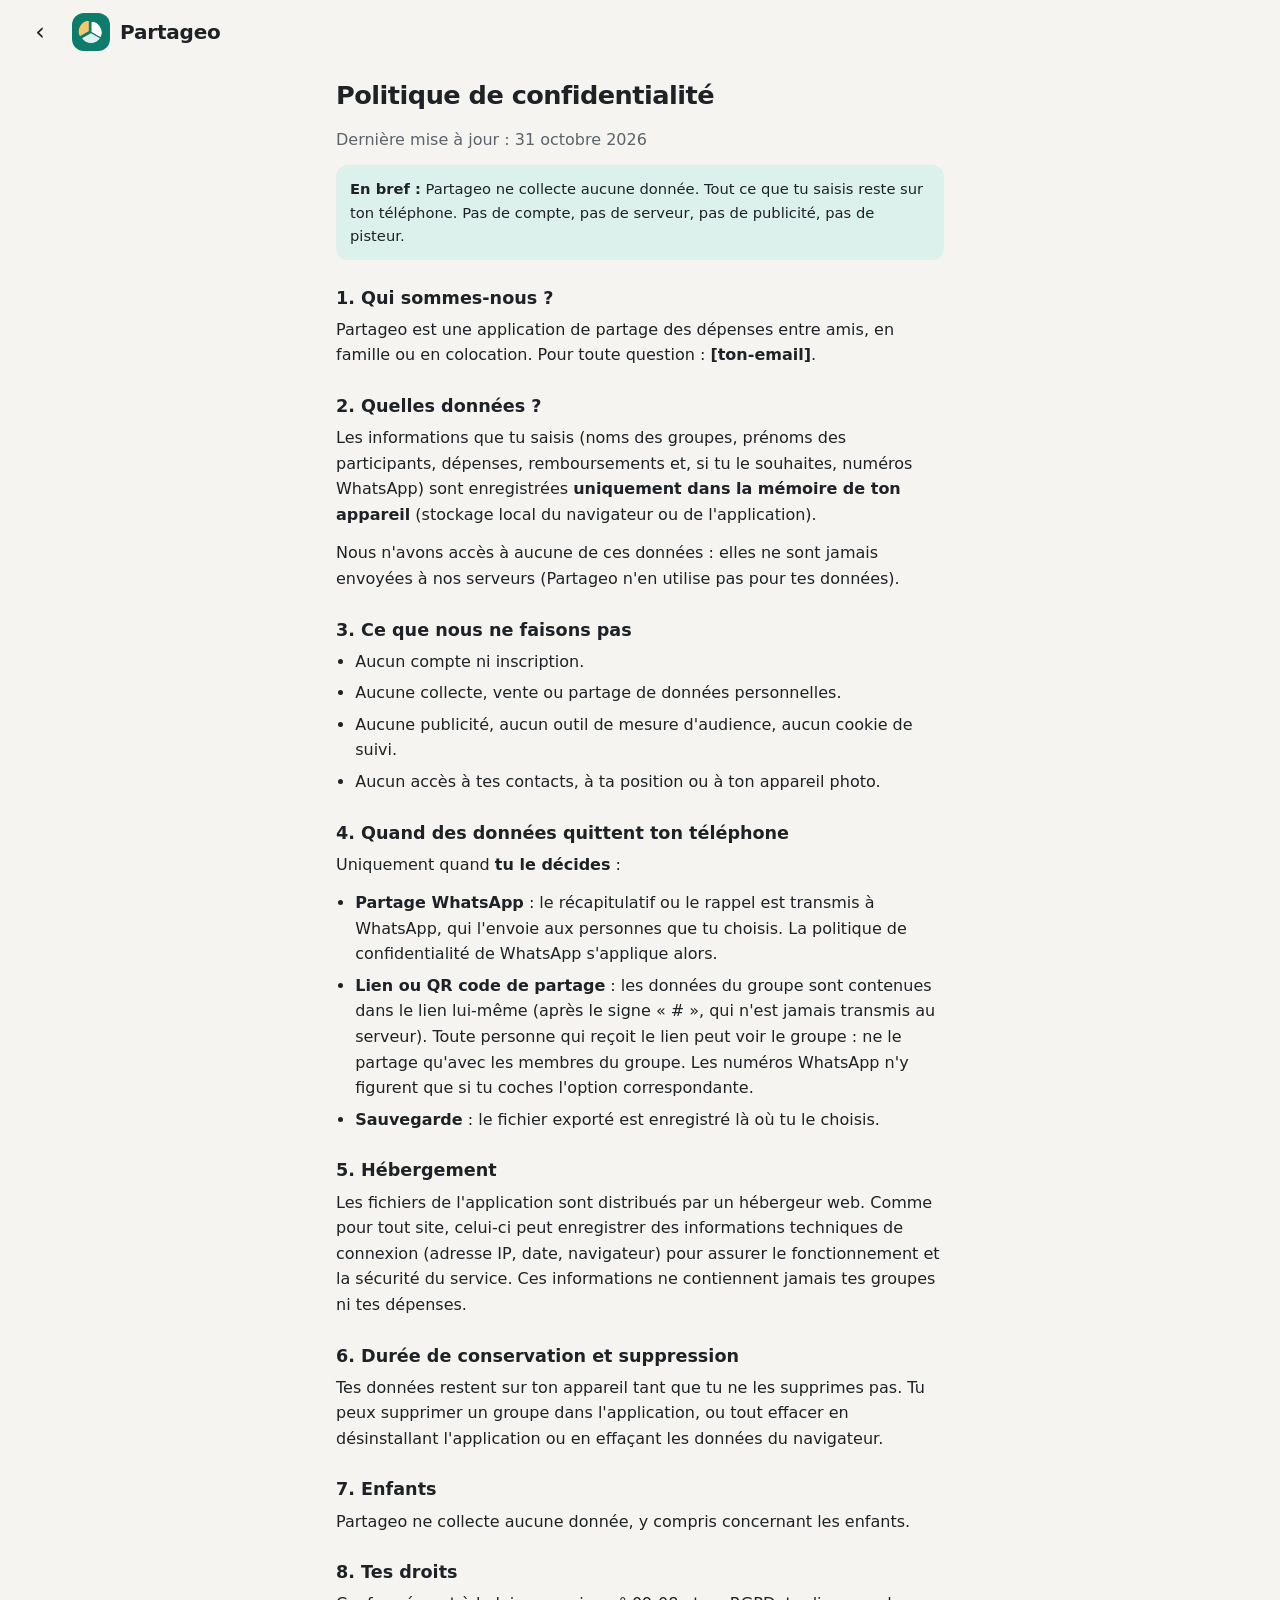
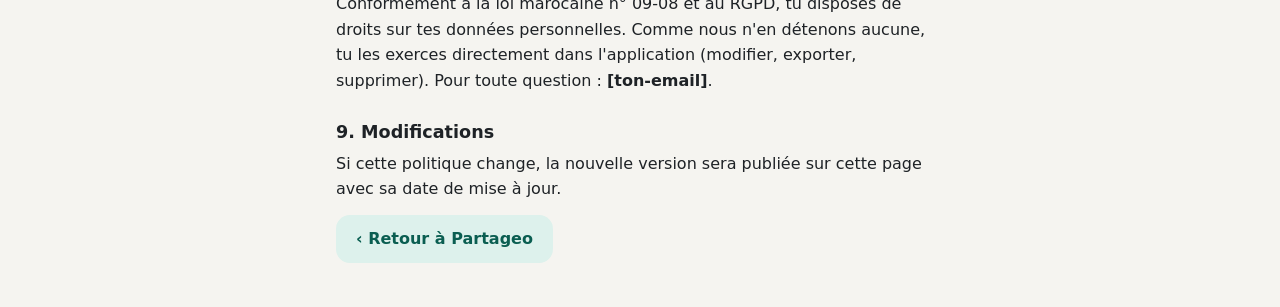
==== confidentialite.html @ 160d452a "Partageo : V1 complète + partage de groupe par lien / QR code Web app de partage des dépenses (HTML," ====
<!doctype html>
<html lang="fr">
<head>
  <meta charset="utf-8">
  <meta name="viewport" content="width=device-width, initial-scale=1, viewport-fit=cover">
  <title>Confidentialité · Partageo</title>
  <meta name="description" content="Politique de confidentialité de Partageo : vos données restent sur votre téléphone.">
  <meta name="color-scheme" content="light dark">
  <link rel="icon" href="icons/icon.svg" type="image/svg+xml">
  <link rel="stylesheet" href="style.css">
</head>
<body>
  <!-- Page exigée par Google Play et l'App Store. À compléter : [ton-email] et la date. -->
  <header class="topbar">
    <a class="icon-btn" href="./" aria-label="Retour à Partageo">‹</a>
    <span class="brand"><img class="brand-logo" src="icons/icon.svg" alt="" width="38" height="38">Partageo</span>
  </header>

  <main class="page legal" id="main">
    <h1 class="page-title">Politique de confidentialité</h1>
    <p class="muted">Dernière mise à jour : 31 octobre 2026</p>

    <section class="note-box">
      <p><strong>En bref :</strong> Partageo ne collecte aucune donnée. Tout ce que tu saisis reste
      sur ton téléphone. Pas de compte, pas de serveur, pas de publicité, pas de pisteur.</p>
    </section>

    <h2>1. Qui sommes-nous ?</h2>
    <p>Partageo est une application de partage des dépenses entre amis, en famille ou en colocation.
    Pour toute question : <strong>[ton-email]</strong>.</p>

    <h2>2. Quelles données ?</h2>
    <p>Les informations que tu saisis (noms des groupes, prénoms des participants, dépenses,
    remboursements et, si tu le souhaites, numéros WhatsApp) sont enregistrées
    <strong>uniquement dans la mémoire de ton appareil</strong> (stockage local du navigateur ou de l'application).</p>
    <p>Nous n'avons accès à aucune de ces données : elles ne sont jamais envoyées à nos serveurs
    (Partageo n'en utilise pas pour tes données).</p>

    <h2>3. Ce que nous ne faisons pas</h2>
    <ul>
      <li>Aucun compte ni inscription.</li>
      <li>Aucune collecte, vente ou partage de données personnelles.</li>
      <li>Aucune publicité, aucun outil de mesure d'audience, aucun cookie de suivi.</li>
      <li>Aucun accès à tes contacts, à ta position ou à ton appareil photo.</li>
    </ul>

    <h2>4. Quand des données quittent ton téléphone</h2>
    <p>Uniquement quand <strong>tu le décides</strong> :</p>
    <ul>
      <li><strong>Partage WhatsApp</strong> : le récapitulatif ou le rappel est transmis à WhatsApp,
      qui l'envoie aux personnes que tu choisis. La politique de confidentialité de WhatsApp s'applique alors.</li>
      <li><strong>Lien ou QR code de partage</strong> : les données du groupe sont contenues dans le lien
      lui-même (après le signe « # », qui n'est jamais transmis au serveur). Toute personne qui reçoit
      le lien peut voir le groupe : ne le partage qu'avec les membres du groupe. Les numéros WhatsApp
      n'y figurent que si tu coches l'option correspondante.</li>
      <li><strong>Sauvegarde</strong> : le fichier exporté est enregistré là où tu le choisis.</li>
    </ul>

    <h2>5. Hébergement</h2>
    <p>Les fichiers de l'application sont distribués par un hébergeur web. Comme pour tout site,
    celui-ci peut enregistrer des informations techniques de connexion (adresse IP, date, navigateur)
    pour assurer le fonctionnement et la sécurité du service. Ces informations ne contiennent jamais
    tes groupes ni tes dépenses.</p>

    <h2>6. Durée de conservation et suppression</h2>
    <p>Tes données restent sur ton appareil tant que tu ne les supprimes pas. Tu peux supprimer un groupe
    dans l'application, ou tout effacer en désinstallant l'application ou en effaçant les données du navigateur.</p>

    <h2>7. Enfants</h2>
    <p>Partageo ne collecte aucune donnée, y compris concernant les enfants.</p>

    <h2>8. Tes droits</h2>
    <p>Conformément à la loi marocaine n° 09-08 et au RGPD, tu disposes de droits sur tes données
    personnelles. Comme nous n'en détenons aucune, tu les exerces directement dans l'application
    (modifier, exporter, supprimer). Pour toute question : <strong>[ton-email]</strong>.</p>

    <h2>9. Modifications</h2>
    <p>Si cette politique change, la nouvelle version sera publiée sur cette page avec sa date de mise à jour.</p>

    <p><a class="btn btn-soft" href="./">‹ Retour à Partageo</a></p>
  </main>
</body>
</html>
---- style.css ----
/* =====================================================================
   style.css — Apparence de Partageo
   ---------------------------------------------------------------------
   Toutes les couleurs sont des « variables » (--bg, --text…) définies une
   fois ici. Le mode sombre se contente de les redéfinir : rien d'autre à
   changer dans le reste du fichier.
   ===================================================================== */

/* ------------------------------ Thème clair ------------------------------ */
:root {
  --bg: #F5F4F0;
  --surface: #FFFFFF;
  --surface-2: #EEEDE8;
  --text: #1E2226;
  --muted: #5C636B;          /* contraste ≥ 4,5:1 sur --bg et --surface */
  --border: #E2E0DA;

  --accent: #0E7C6B;         /* boutons principaux (texte blanc : 5:1) */
  --accent-text: #FFFFFF;
  --accent-soft: #DDF1EC;
  --accent-soft-text: #0A5E51;

  --pos: #1B7A47;  --pos-soft: #DCF2E4;   /* on lui doit */
  --neg: #B4441F;  --neg-soft: #FBE6DE;   /* il doit */
  --danger: #B42318;
  --wa: #157A45; --wa-text: #FFFFFF; --wa-soft: #DFF5E8; --wa-soft-text: #0F5E34;   /* vert WhatsApp lisible */

  --focus: #2F6FED;
  --shadow: 0 1px 2px rgba(20, 20, 20, .05), 0 6px 20px rgba(20, 20, 20, .06);
  --shadow-lg: 0 10px 40px rgba(20, 20, 20, .18);

  --radius: 18px;
  --radius-sm: 12px;
  --tap: 48px;               /* taille minimale d'une zone tactile */
  --ease: cubic-bezier(.2, .8, .2, 1);
  --font: system-ui, -apple-system, "Segoe UI", Roboto, "Helvetica Neue", Arial, sans-serif;

  color-scheme: light;
}

/* ------------------------------ Thème sombre ------------------------------ */
@media (prefers-color-scheme: dark) {
  :root {
    --bg: #111315;
    --surface: #1A1D20;
    --surface-2: #24282C;
    --text: #ECEEF0;
    --muted: #A4ABB3;
    --border: #2E3338;

    --accent: #4CC2A9;
    --accent-text: #0B1F1A;
    --accent-soft: #163A33;
    --accent-soft-text: #8FE0CC;

    --pos: #5FD08E;  --pos-soft: #173525;
    --neg: #F08C66;  --neg-soft: #3D2219;
    --danger: #FF8A80;
    --wa: #25D366; --wa-text: #062814; --wa-soft: #173A27; --wa-soft-text: #7EE2A8;

    --focus: #8AB4FF;
    --shadow: 0 1px 2px rgba(0, 0, 0, .3), 0 6px 20px rgba(0, 0, 0, .25);
    --shadow-lg: 0 10px 40px rgba(0, 0, 0, .5);

    color-scheme: dark;
  }
}

/* ------------------------------ Base ------------------------------ */
*, *::before, *::after { box-sizing: border-box; }

html { -webkit-text-size-adjust: 100%; }

body {
  margin: 0;
  min-height: 100dvh;
  background: var(--bg);
  color: var(--text);
  font-family: var(--font);
  font-size: 16px;            /* 16 px minimum : évite le zoom auto sur iPhone */
  line-height: 1.45;
  -webkit-tap-highlight-color: transparent;
}

h1, h2, h3 { line-height: 1.2; margin: 0 0 .4em; }
p { margin: 0 0 .8em; }
a { color: inherit; }
button, input, select, textarea { font: inherit; color: inherit; }
ul[role="list"] { list-style: none; margin: 0; padding: 0; }

/* Focus clavier bien visible (mais pas au clic de souris) */
:focus-visible {
  outline: 3px solid var(--focus);
  outline-offset: 2px;
  border-radius: 8px;
}

.sr-only {
  position: absolute; width: 1px; height: 1px; overflow: hidden;
  clip: rect(0 0 0 0); white-space: nowrap;
}
.muted { color: var(--muted); }
.small { font-size: .875rem; }
.truncate { overflow: hidden; text-overflow: ellipsis; white-space: nowrap; min-width: 0; }

/* ------------------------------ Mise en page ------------------------------ */
.topbar {
  position: sticky; top: 0; z-index: 10;
  display: flex; align-items: center; gap: 8px;
  min-height: 60px;
  padding: 8px 16px;
  padding-top: max(8px, env(safe-area-inset-top));
  background: color-mix(in srgb, var(--bg) 88%, transparent);
  backdrop-filter: blur(12px);
  -webkit-backdrop-filter: blur(12px);
}
.brand { display: flex; align-items: center; gap: 10px; font-weight: 800; font-size: 1.25rem; letter-spacing: -.01em; }
.brand-logo {
  display: grid; place-items: center;
  width: 38px; height: 38px; border-radius: 12px;
  background: var(--accent-soft); font-size: 1.2rem;
}

.topbar-group { border-bottom: 3px solid color-mix(in srgb, var(--g) 55%, transparent); }
.topbar-title {
  flex: 1; min-width: 0;
  display: flex; align-items: center; gap: 10px;
  margin: 0; font-size: 1.15rem;
}
.topbar-emoji {
  flex: none; display: grid; place-items: center;
  width: 36px; height: 36px; border-radius: 12px;
  background: color-mix(in srgb, var(--g) 22%, transparent);
}

.page {
  max-width: 640px;
  margin: 0 auto;
  padding: 8px 16px 32px;
}
.page.with-tabbar { padding-bottom: calc(120px + env(safe-area-inset-bottom)); }
.page-title { font-size: 1.6rem; margin: 8px 0 16px; letter-spacing: -.02em; }

/* ------------------------------ Boutons ------------------------------ */
.btn {
  display: inline-flex; align-items: center; justify-content: center; gap: 8px;
  min-height: var(--tap);
  padding: 0 20px;
  border: 0; border-radius: 14px;
  font-weight: 650;
  text-decoration: none;
  cursor: pointer;
  transition: transform .12s var(--ease), background-color .2s, box-shadow .2s;
}
.btn:active { transform: scale(.97); }
.btn-primary { background: var(--accent); color: var(--accent-text); box-shadow: var(--shadow); }
.btn-soft { background: var(--accent-soft); color: var(--accent-soft-text); }
.btn-danger-ghost { background: transparent; color: var(--danger); }
.btn-danger-ghost:hover { background: var(--neg-soft); }
.btn-block { width: 100%; }
.btn-grow { flex: 1; }
.btn-lg { min-height: 56px; padding: 0 28px; font-size: 1.05rem; }

.icon-btn {
  flex: none;
  display: inline-grid; place-items: center;
  width: var(--tap); height: var(--tap);
  border: 0; border-radius: 14px;
  background: transparent;
  font-size: 1.5rem; line-height: 1;
  text-decoration: none;
  cursor: pointer;
  transition: background-color .15s;
}
.icon-btn:hover { background: var(--surface-2); }
.icon-btn-sm { width: 40px; height: 40px; font-size: 1rem; color: var(--muted); }

/* ------------------------------ Cartes de groupe ------------------------------ */
.group-list[role="list"] { display: grid; gap: 12px; margin-bottom: 16px; }

.group-card {
  display: flex; align-items: center; gap: 14px;
  padding: 14px 16px;
  min-height: 76px;
  background: var(--surface);
  border-radius: var(--radius);
  box-shadow: var(--shadow);
  text-decoration: none;
  border-left: 5px solid var(--g);
  transition: transform .15s var(--ease), box-shadow .2s;
  animation: rise .3s var(--ease) backwards;
}
.group-card:hover { transform: translateY(-2px); }
.group-card:active { transform: scale(.98); }
.group-emoji {
  flex: none; display: grid; place-items: center;
  width: 48px; height: 48px; border-radius: 14px;
  font-size: 1.6rem;
  background: color-mix(in srgb, var(--g) 20%, transparent);
}
.group-info { flex: 1; min-width: 0; display: grid; gap: 2px; }
.group-name { font-weight: 700; font-size: 1.05rem; overflow: hidden; text-overflow: ellipsis; white-space: nowrap; }
.group-meta { color: var(--muted); font-size: .9rem; }
.chev { color: var(--muted); font-size: 1.6rem; }

/* ------------------------------ Participants ------------------------------ */
.members-strip {
  display: flex; gap: 8px;
  overflow-x: auto; scrollbar-width: none;
  padding: 4px 0 12px;
  margin: 0 -16px; padding-left: 16px; padding-right: 16px;
}
.members-strip::-webkit-scrollbar { display: none; }
.chip {
  flex: none; display: inline-flex; align-items: center; gap: 6px;
  min-height: 34px; padding: 0 12px;
  background: var(--surface); border: 1px solid var(--border);
  border-radius: 999px; font-size: .9rem; font-weight: 600;
}
.chip-me { border-color: var(--accent); }
.chip-tag { font-size: .75rem; color: var(--accent-soft-text); background: var(--accent-soft); padding: 1px 6px; border-radius: 999px; }
.chip-badge { font-size: .75rem; color: var(--muted); }

/* ------------------------------ États vides ------------------------------ */
.empty {
  text-align: center;
  padding: 40px 20px;
  margin-top: 8px;
  background: var(--surface);
  border-radius: var(--radius);
  animation: rise .35s var(--ease) backwards;
}
.empty p { color: var(--muted); max-width: 34ch; margin-left: auto; margin-right: auto; }
.empty-icon { font-size: 2.6rem; margin-bottom: 8px; }
.empty-hero { padding: 48px 24px 32px; margin-top: 24px; box-shadow: var(--shadow); }
.empty-hero h1 { font-size: 1.6rem; letter-spacing: -.02em; }
.empty-hero .btn { margin: 12px 0 20px; }
.empty-illus { display: flex; justify-content: center; gap: 10px; margin-bottom: 20px; }
.empty-illus span {
  display: grid; place-items: center;
  width: 60px; height: 60px; border-radius: 20px;
  font-size: 1.8rem; background: var(--accent-soft);
  animation: float 3s ease-in-out infinite;
}
.empty-illus span:nth-child(2) { animation-delay: .4s; transform: translateY(-8px); }
.empty-illus span:nth-child(3) { animation-delay: .8s; }

/* ------------------------------ Barre d'onglets ------------------------------ */
.tabbar {
  position: fixed; left: 0; right: 0; bottom: 0; z-index: 20;
  display: flex; justify-content: center;
  padding: 6px 8px;
  padding-bottom: max(6px, env(safe-area-inset-bottom));
  background: var(--surface);
  border-top: 1px solid var(--border);
}
.tab {
  flex: 1; max-width: 200px;
  display: flex; flex-direction: column; align-items: center; justify-content: center; gap: 2px;
  min-height: 56px;
  border-radius: 14px;
  color: var(--muted);
  text-decoration: none;
  font-size: .8rem; font-weight: 600;
  transition: background-color .2s, color .2s;
}
.tab-icon { font-size: 1.3rem; transition: transform .2s var(--ease); }
.tab.active { color: var(--accent-soft-text); background: var(--accent-soft); }
.tab.active .tab-icon { transform: translateY(-1px) scale(1.08); }

/* ------------------------------ Formulaires ------------------------------ */
.form { display: grid; gap: 20px; }
.field { display: grid; gap: 8px; margin: 0; padding: 0; border: 0; min-width: 0; }
.field > label, .field > legend { font-weight: 700; font-size: .95rem; padding: 0; margin-bottom: 8px; }
.hint { color: var(--muted); font-size: .875rem; margin: -4px 0 4px; }

.input {
  width: 100%;
  min-height: var(--tap);
  padding: 10px 14px;
  background: var(--surface-2);
  border: 2px solid transparent;
  border-radius: var(--radius-sm);
  transition: border-color .15s, background-color .15s;
}
.input::placeholder { color: var(--muted); opacity: .85; }
.input:focus { outline: none; border-color: var(--accent); background: var(--surface); }
.input-sm { min-height: 40px; padding: 6px 12px; font-size: .95rem; }

.form-error { color: var(--danger); font-weight: 600; margin: 0; min-height: 0; }
.form-error:empty { display: none; }

/* Choix d'emoji et de couleur : de vrais boutons radio, cachés visuellement */
.choice { position: relative; cursor: pointer; }
.choice input { position: absolute; opacity: 0; width: 1px; height: 1px; }
.choice-grid { display: grid; grid-template-columns: repeat(auto-fill, minmax(48px, 1fr)); gap: 8px; }
.choice-emoji span {
  display: grid; place-items: center;
  height: var(--tap); border-radius: 14px;
  font-size: 1.5rem;
  background: var(--surface-2);
  border: 2px solid transparent;
  transition: transform .12s var(--ease), border-color .15s;
}
.choice-emoji input:checked + span { border-color: var(--accent); background: var(--accent-soft); transform: scale(1.06); }
.choice-row { display: flex; flex-wrap: wrap; gap: 10px; }
.choice-color > span {
  display: block; width: 40px; height: 40px; border-radius: 50%;
  background: var(--c);
  box-shadow: 0 0 0 3px var(--surface), 0 0 0 3px transparent;
  transition: box-shadow .15s, transform .12s var(--ease);
}
.choice-color input:checked + span { box-shadow: 0 0 0 3px var(--surface), 0 0 0 6px var(--text); transform: scale(1.05); }
.choice input:focus-visible + span { outline: 3px solid var(--focus); outline-offset: 3px; }

/* Lignes de participants */
.member-list { display: grid; gap: 10px; }
.member-row {
  display: grid; gap: 8px;
  padding: 10px;
  background: var(--bg);
  border-radius: var(--radius-sm);
  animation: rise .2s var(--ease) backwards;
}
.member-main { display: flex; align-items: center; gap: 8px; }
.member-main .member-name { flex: 1; min-width: 0; }
.member-extra { display: flex; align-items: center; gap: 10px; }
.member-extra .member-phone { flex: 1; min-width: 0; }
.me-toggle {
  flex: none; display: inline-flex; align-items: center; gap: 6px;
  min-height: 40px; padding: 0 4px;
  font-size: .9rem; color: var(--muted); cursor: pointer;
}
.me-toggle input { width: 18px; height: 18px; accent-color: var(--accent); }

.stepper {
  flex: none; display: flex; align-items: center;
  background: var(--surface-2); border-radius: var(--radius-sm);
}
.step {
  width: 40px; height: var(--tap);
  border: 0; background: transparent;
  font-size: 1.3rem; font-weight: 700; color: var(--accent-soft-text);
  cursor: pointer; border-radius: var(--radius-sm);
}
.step:active { background: var(--accent-soft); }
.step-val { min-width: 30px; text-align: center; font-weight: 700; font-variant-numeric: tabular-nums; }

/* ------------------------------ Liste des dépenses ------------------------------ */
.summary-card {
  display: flex; align-items: center; justify-content: space-between; gap: 12px;
  padding: 16px 18px;
  margin-bottom: 8px;
  background: var(--surface);
  border-radius: var(--radius);
  box-shadow: var(--shadow);
  background-image: linear-gradient(135deg, color-mix(in srgb, var(--g) 16%, transparent), transparent 70%);
}
.summary-label { display: block; color: var(--muted); font-size: .85rem; font-weight: 600; }
.summary-value { display: block; font-size: 1.6rem; letter-spacing: -.02em; font-variant-numeric: tabular-nums; }
.summary-side { color: var(--muted); font-size: .9rem; }

.day-title {
  margin: 20px 4px 8px;
  font-size: .85rem; font-weight: 700;
  color: var(--muted);
  text-transform: none;
}
.expense-list { display: grid; gap: 8px; }

.expense-item, .example-card {
  width: 100%;
  display: flex; align-items: center; gap: 12px;
  min-height: 64px;
  padding: 10px 14px;
  background: var(--surface);
  border: 0; border-radius: var(--radius);
  box-shadow: var(--shadow);
  text-align: left;
  cursor: pointer;
  transition: transform .12s var(--ease);
  animation: rise .25s var(--ease) backwards;
}
.expense-item:active, .example-card:active { transform: scale(.98); }
.expense-icon {
  flex: none; display: grid; place-items: center;
  width: 42px; height: 42px; border-radius: 12px;
  background: var(--surface-2); font-size: 1.3rem;
}
.expense-info { flex: 1; min-width: 0; display: grid; gap: 1px; }
.expense-title { font-weight: 650; overflow: hidden; text-overflow: ellipsis; white-space: nowrap; }
.expense-meta { color: var(--muted); font-size: .85rem; overflow: hidden; text-overflow: ellipsis; white-space: nowrap; }
.expense-amounts { flex: none; display: grid; justify-items: end; gap: 1px; }
.expense-amount { font-weight: 700; font-variant-numeric: tabular-nums; white-space: nowrap; }
.expense-part { color: var(--muted); font-size: .78rem; white-space: nowrap; }

.example-card {
  max-width: 360px; margin: 4px auto 12px;
  border: 2px dashed var(--border); box-shadow: none;
  background: var(--bg);
}
.example-card:hover { border-color: var(--accent); }

/* Bouton flottant « + » */
.fab {
  position: fixed; z-index: 25;
  right: max(16px, calc(50% - 320px + 16px));
  bottom: calc(84px + env(safe-area-inset-bottom));
  display: grid; place-items: center;
  width: 62px; height: 62px;
  border: 0; border-radius: 20px;
  background: var(--accent); color: var(--accent-text);
  font-size: 2.1rem; font-weight: 400; line-height: 1;
  box-shadow: 0 8px 24px color-mix(in srgb, var(--accent) 45%, transparent);
  cursor: pointer;
  transition: transform .15s var(--ease);
  animation: pop .35s var(--ease) backwards;
}
.fab:hover { transform: translateY(-2px); }
.fab:active { transform: scale(.92); }

/* ------------------------------ Soldes ------------------------------ */
.group-status { font-size: .85rem; font-weight: 700; color: var(--muted); }
.group-status.pos { color: var(--pos); }
.group-status.neg { color: var(--neg); }

.my-status {
  padding: 16px 18px; margin-bottom: 12px;
  border-radius: var(--radius);
  font-size: 1.1rem; text-align: center;
  background: var(--surface-2);
  animation: rise .25s var(--ease) backwards;
}
.my-status strong { font-size: 1.3rem; font-variant-numeric: tabular-nums; }
.my-status.pos { background: var(--pos-soft); color: var(--pos); }
.my-status.neg { background: var(--neg-soft); color: var(--neg); }

.bal-list { display: grid; gap: 8px; }
.bal-row {
  display: grid; gap: 8px;
  padding: 14px 16px;
  background: var(--surface);
  border-radius: var(--radius);
  box-shadow: var(--shadow);
  animation: rise .3s var(--ease) backwards;
}
.bal-head { display: flex; justify-content: space-between; align-items: baseline; gap: 12px; }
.bal-name { font-weight: 700; min-width: 0; overflow: hidden; text-overflow: ellipsis; white-space: nowrap; }
.bal-amount { font-weight: 800; font-variant-numeric: tabular-nums; white-space: nowrap; }
.bal-row.pos .bal-amount, .bal-row.pos .bal-detail strong { color: var(--pos); }
.bal-row.neg .bal-amount, .bal-row.neg .bal-detail strong { color: var(--neg); }
.bal-row.zero .bal-amount { color: var(--muted); }
.bal-detail { color: var(--muted); font-size: .85rem; }

/* Piste à double sens : à gauche du centre = doit, à droite = on lui doit */
.bal-track {
  position: relative; height: 10px;
  background: var(--surface-2); border-radius: 999px;
  overflow: hidden;
}
.bal-track::after {
  content: ""; position: absolute; left: 50%; top: 0; bottom: 0; width: 2px;
  margin-left: -1px; background: var(--border);
}
.bal-bar { position: absolute; top: 0; bottom: 0; border-radius: 999px; animation: grow .6s var(--ease) backwards; }
.pos .bal-bar { left: 50%; background: var(--pos); transform-origin: left; }
.neg .bal-bar { right: 50%; background: var(--neg); transform-origin: right; }
.bal-legend { display: flex; align-items: center; justify-content: center; gap: 6px; margin-top: 14px; }
.dot { display: inline-block; width: 10px; height: 10px; border-radius: 50%; margin-left: 8px; }
.dot.pos { background: var(--pos); }
.dot.neg { background: var(--neg); }

/* ------------------------------ Rembourser ------------------------------ */
.transfer-list { display: grid; gap: 10px; }
.transfer-card {
  display: grid; gap: 12px;
  padding: 16px;
  background: var(--surface);
  border-radius: var(--radius);
  box-shadow: var(--shadow);
  animation: rise .3s var(--ease) backwards;
}
.transfer-line { display: flex; align-items: center; justify-content: space-between; gap: 12px; }
.transfer-who { display: flex; align-items: center; gap: 8px; min-width: 0; flex-wrap: wrap; font-size: 1.05rem; }
.transfer-arrow { color: var(--muted); font-weight: 700; }
.transfer-amount { font-weight: 800; font-size: 1.15rem; font-variant-numeric: tabular-nums; white-space: nowrap; }

.empty-success { background: var(--pos-soft); }
.empty-success h2 { color: var(--pos); }

.history-list { display: grid; gap: 6px; }
.history-item {
  display: flex; align-items: center; gap: 12px;
  padding: 6px 4px 6px 14px;
  background: var(--surface);
  border-radius: var(--radius-sm);
}
.history-icon {
  flex: none; display: grid; place-items: center;
  width: 32px; height: 32px; border-radius: 50%;
  background: var(--pos-soft); color: var(--pos); font-weight: 800;
}
.history-item .expense-amount { color: var(--muted); }

/* ------------------------------ Formulaire de dépense ------------------------------ */
.amount-wrap { position: relative; }
.input-amount {
  min-height: 64px;
  padding-right: 56px;
  font-size: 2rem; font-weight: 700;
  font-variant-numeric: tabular-nums;
  letter-spacing: -.02em;
}
.amount-unit {
  position: absolute; right: 18px; top: 50%; transform: translateY(-50%);
  color: var(--muted); font-weight: 700; font-size: 1.1rem;
  pointer-events: none;
}

/* Puces à choisir (payeur, bénéficiaires, catégorie) : vrais radios / cases à cocher cachés */
.picks { display: flex; flex-wrap: wrap; gap: 8px; }
.pick { position: relative; cursor: pointer; }
.pick input { position: absolute; opacity: 0; width: 1px; height: 1px; }
.pick > span, .pick-all {
  display: inline-flex; align-items: center; gap: 4px;
  min-height: 44px; padding: 0 16px;
  border-radius: 999px;
  background: var(--surface-2);
  border: 2px solid transparent;
  font-weight: 600; font-size: .95rem;
  transition: background-color .15s, border-color .15s, transform .12s var(--ease);
  user-select: none;
}
.pick input:checked + span {
  background: var(--accent-soft); color: var(--accent-soft-text);
  border-color: var(--accent);
}
.pick input[type="checkbox"]:checked + span::before { content: "✓"; font-weight: 800; }
.pick input:focus-visible + span { outline: 3px solid var(--focus); outline-offset: 2px; }
.pick:active > span { transform: scale(.95); }
.pick-all { cursor: pointer; border-style: dashed; border-color: var(--border); background: transparent; color: var(--muted); }
.pick-all[aria-pressed="true"] { color: var(--accent-soft-text); border-color: var(--accent); }

/* Choix du mode : contrôle segmenté */
.segmented {
  display: grid; grid-template-columns: repeat(4, 1fr);
  padding: 4px; gap: 4px;
  background: var(--surface-2);
  border-radius: 14px;
}
.seg { position: relative; cursor: pointer; }
.seg input { position: absolute; opacity: 0; width: 1px; height: 1px; }
.seg span {
  display: grid; place-items: center;
  min-height: 42px; border-radius: 10px;
  font-weight: 650; font-size: .92rem; color: var(--muted);
  transition: background-color .2s, color .2s, box-shadow .2s;
}
.seg input:checked + span { background: var(--surface); color: var(--text); box-shadow: var(--shadow); }
.seg input:focus-visible + span { outline: 3px solid var(--focus); outline-offset: 1px; }

/* Aperçu « qui paie combien » */
.share-list { display: grid; gap: 6px; }
.share-row {
  display: flex; align-items: center; gap: 10px;
  min-height: 52px; padding: 4px 4px 4px 14px;
  background: var(--bg); border-radius: var(--radius-sm);
}
.share-name { flex: 1; min-width: 0; font-weight: 600; overflow: hidden; text-overflow: ellipsis; white-space: nowrap; }
.share-amount { min-width: 92px; text-align: right; padding-right: 10px; font-variant-numeric: tabular-nums; color: var(--muted); font-weight: 600; }
.stepper-sm .step { height: 40px; width: 36px; }
.num-wrap { position: relative; flex: none; }
.input-num { width: 120px; padding-right: 36px; text-align: right; font-variant-numeric: tabular-nums; }
.num-unit { position: absolute; right: 12px; top: 50%; transform: translateY(-50%); color: var(--muted); font-size: .85rem; font-weight: 700; pointer-events: none; }
.share-remaining { margin: 8px 4px 0; font-weight: 650; font-size: .92rem; }
.share-remaining:empty { display: none; }
.share-remaining.ok { color: var(--pos); }
.share-remaining.warn { color: var(--neg); }

input[type="date"].input { min-width: 0; }

/* ------------------------------ Feuille modale ------------------------------ */
dialog.sheet {
  width: 100%;
  max-width: 560px;
  max-height: 92dvh;
  margin: auto auto 0;          /* collée en bas sur téléphone */
  padding: 0;
  border: 0;
  border-radius: 24px 24px 0 0;
  background: var(--surface);
  color: var(--text);
  box-shadow: var(--shadow-lg);
  overflow: hidden;
}
dialog.sheet[open] { display: flex; animation: sheet-in .28s var(--ease); }
dialog.sheet::backdrop { background: rgba(10, 12, 14, .45); animation: fade .2s ease; }

.sheet-inner { display: flex; flex-direction: column; width: 100%; max-height: 92dvh; }
.sheet-handle { width: 40px; height: 5px; border-radius: 3px; background: var(--border); margin: 8px auto 0; flex: none; }
.sheet-head { display: flex; align-items: center; justify-content: space-between; padding: 4px 8px 4px 20px; flex: none; }
.sheet-head h2 { margin: 0; font-size: 1.2rem; }
.sheet-body { overflow-y: auto; padding: 4px 20px 0; overscroll-behavior: contain; }
.sheet-actions {
  position: sticky; bottom: 0;
  display: flex; gap: 8px;
  padding: 12px 0;
  padding-bottom: max(16px, env(safe-area-inset-bottom));
  background: var(--surface);
}

@media (min-width: 640px) {
  dialog.sheet { margin: auto; border-radius: 24px; }
  .sheet-handle { display: none; }
  .sheet-head { padding-top: 12px; }
}

/* ------------------------------ Toast ------------------------------ */
.toast {
  position: fixed; z-index: 100;
  left: 50%; bottom: calc(88px + env(safe-area-inset-bottom));
  display: flex; align-items: center; gap: 12px;
  width: max-content; max-width: calc(100% - 32px);
  padding: 12px 12px 12px 18px;
  overflow: hidden;
  background: var(--text); color: var(--bg);
  border-radius: 14px;
  box-shadow: var(--shadow-lg);
  font-weight: 600;
  opacity: 0; pointer-events: none;
  transform: translate(-50%, 16px);
  transition: opacity .2s, transform .25s var(--ease);
}
.toast:empty { display: none; }
.toast.show { opacity: 1; pointer-events: auto; transform: translate(-50%, 0); }
.toast-msg { padding: 4px 0; }
.toast-action {
  flex: none; min-height: 40px; padding: 0 14px;
  border: 0; border-radius: 10px;
  background: color-mix(in srgb, var(--bg) 18%, transparent);
  color: var(--bg); font-weight: 800; cursor: pointer;
}
.toast-progress {
  position: absolute; left: 0; bottom: 0; height: 3px; width: 100%;
  background: var(--accent);
  transform-origin: left;
  animation: shrink var(--d, 3500ms) linear forwards;
}
.toast.paused .toast-progress { animation-play-state: paused; }

/* ------------------------------ Animations ------------------------------ */
@keyframes rise { from { opacity: 0; transform: translateY(8px); } to { opacity: 1; transform: none; } }
@keyframes fade { from { opacity: 0; } }
@keyframes sheet-in { from { transform: translateY(40px); opacity: 0; } to { transform: none; opacity: 1; } }
@keyframes shrink { to { transform: scaleX(0); } }
@keyframes float { 50% { transform: translateY(-6px); } }
@keyframes grow { from { transform: scaleX(0); } }
@keyframes pop { from { opacity: 0; transform: scale(.6); } to { opacity: 1; transform: none; } }

/* Respect du réglage « réduire les animations » du système */
@media (prefers-reduced-motion: reduce) {
  *, *::before, *::after {
    animation-duration: .01ms !important;
    animation-iteration-count: 1 !important;
    transition-duration: .01ms !important;
  }
}

/* Texte d'introduction au-dessus d'une liste */
.hint.intro { margin: 4px 4px 12px; }

/* ------------------------------ WhatsApp ------------------------------ */
.btn-wa { background: var(--wa); color: var(--wa-text); box-shadow: var(--shadow); }
.btn-wa-soft { background: var(--wa-soft); color: var(--wa-soft-text); }
.recap-btn { margin: 4px 0 14px; }
.transfer-actions { display: flex; flex-wrap: wrap; gap: 8px; }
.transfer-actions .btn { flex: 1 1 auto; }
.transfer-actions .btn-wa-soft { flex: 0 1 auto; }

/* ------------------------------ Sauvegarde ------------------------------ */
.topbar-end { margin-left: auto; font-size: 1.3rem; }
.backup { display: grid; gap: 4px; padding-bottom: 24px; }
.backup-actions { display: grid; gap: 10px; margin: 8px 0 4px; }
.import-box {
  display: grid; gap: 10px;
  margin-top: 12px; padding: 14px;
  background: var(--bg); border-radius: var(--radius-sm);
  animation: rise .2s var(--ease) backwards;
}
.import-box p { margin: 0; }

/* ------------------------------ Installation (PWA) ------------------------------ */
.install-card {
  position: relative;
  display: grid; gap: 10px; justify-items: start;
  margin: 8px 0 4px; padding: 16px 48px 16px 18px;
  background: var(--accent-soft); color: var(--accent-soft-text);
  border-radius: var(--radius);
  animation: rise .3s var(--ease) backwards;
}
.install-card p { margin: 0; }
.install-close { position: absolute; top: 6px; right: 6px; color: var(--accent-soft-text); }

/* Appli installée : un peu d'air sous l'encoche du téléphone */
@media (display-mode: standalone) {
  .topbar { padding-top: max(12px, env(safe-area-inset-top)); }
}

/* ------------------------------ Démo ------------------------------ */
.hero-actions { display: grid; gap: 10px; justify-items: center; margin: 12px 0 20px; }
.empty-hero .hero-actions .btn { margin: 0; }
.btn-link { background: transparent; color: var(--muted); font-weight: 600; margin-top: 4px; }
.btn-link:hover { color: var(--text); }

/* ------------------------------ Saisie en langage naturel ------------------------------ */
.quick {
  display: flex; align-items: center; gap: 4px;
  margin: 0 0 6px;
  padding: 4px 4px 4px 14px;
  background: var(--surface);
  border: 2px solid var(--border);
  border-radius: 16px;
  box-shadow: var(--shadow);
  transition: border-color .15s;
}
.quick:focus-within { border-color: var(--accent); }
.quick-icon { flex: none; font-size: 1.1rem; }
.quick-input {
  flex: 1; min-width: 0;
  min-height: var(--tap);
  padding: 0 6px;
  border: 0; background: transparent;
  font-size: 1rem;
}
.quick-input:focus { outline: none; }
.quick-input::placeholder { color: var(--muted); }
.quick-go {
  flex: none;
  width: var(--tap); height: var(--tap);
  border: 0; border-radius: 12px;
  background: var(--accent); color: var(--accent-text);
  font-size: 1.3rem; font-weight: 700;
  cursor: pointer;
  transition: transform .12s var(--ease);
}
.quick-go:active { transform: scale(.92); }
.quick-preview {
  min-height: 1.4em;
  margin: 0 6px 12px;
  color: var(--muted); font-size: .9rem;
}
.quick-preview:empty { margin-bottom: 6px; }
.quick-preview strong { color: var(--text); }
.quick-missing { color: var(--neg); font-weight: 700; }

/* ------------------------------ Partage de groupe ------------------------------ */
.icon-btn-share { font-size: 1.25rem; }
.share { display: grid; gap: 12px; padding-bottom: 24px; }
.share p { margin: 0; }
.qr-box {
  display: grid; justify-items: center; gap: 8px;
  padding: 16px;
  background: #fff;                 /* un QR code se lit toujours mieux en noir sur blanc */
  overflow: hidden;
  border-radius: var(--radius);
  border: 1px solid var(--border);
}
.qr-box svg { width: 100%; max-width: 380px; height: auto; display: block; }
.qr-box .hint { color: #5C636B; text-align: center; }
.check { display: flex; align-items: center; gap: 10px; min-height: var(--tap); cursor: pointer; font-weight: 600; }
.check input { width: 22px; height: 22px; accent-color: var(--accent); }
.share-actions { display: grid; gap: 8px; }
.share-link { color: var(--muted); font-size: .8rem; }
.warn-box, .note-box {
  padding: 12px 14px;
  border-radius: var(--radius-sm);
  background: var(--neg-soft); color: var(--text);
  font-size: .92rem;
}
.note-box { background: var(--accent-soft); margin-bottom: 4px; }
.note-box p { margin: 0; }

/* Écran d'ouverture d'un lien reçu */
.import-hero {
  text-align: center;
  padding: 28px 20px 20px;
  margin: 8px 0 16px;
  background: var(--surface);
  border-radius: var(--radius);
  box-shadow: var(--shadow);
  border-top: 5px solid var(--g);
  animation: rise .3s var(--ease) backwards;
}
.import-hero h1 { font-size: 1.5rem; margin: 4px 0 6px; }
.import-hero p { margin: 0 0 4px; color: var(--muted); }
.import-emoji {
  display: inline-grid; place-items: center;
  width: 72px; height: 72px; border-radius: 22px;
  font-size: 2.3rem; margin-bottom: 10px;
  background: color-mix(in srgb, var(--g) 22%, transparent);
}
.members-center { justify-content: center; flex-wrap: wrap; overflow: visible; margin: 10px 0 0; padding: 0; }
.import-actions { display: grid; gap: 12px; }

/* Coller un lien (fenêtre Sauvegarde) */
.backup-subtitle { font-size: 1rem; margin: 20px 0 2px; }
.paste-row { display: flex; gap: 8px; }
.paste-row .input { flex: 1; min-width: 0; }

/* ------------------------------ Pages légales ------------------------------ */
.legal { line-height: 1.6; }
.legal h2 { font-size: 1.1rem; margin: 28px 0 8px; }
.legal ul { padding-left: 1.2em; margin: 0 0 .8em; }
.legal li { margin-bottom: 6px; }
.legal .note-box { margin: 12px 0 8px; }
.legal img.brand-logo { padding: 4px; }
.footer-links { text-align: center; margin: 28px 0 8px; font-size: .85rem; }
.footer-links a { color: var(--muted); }
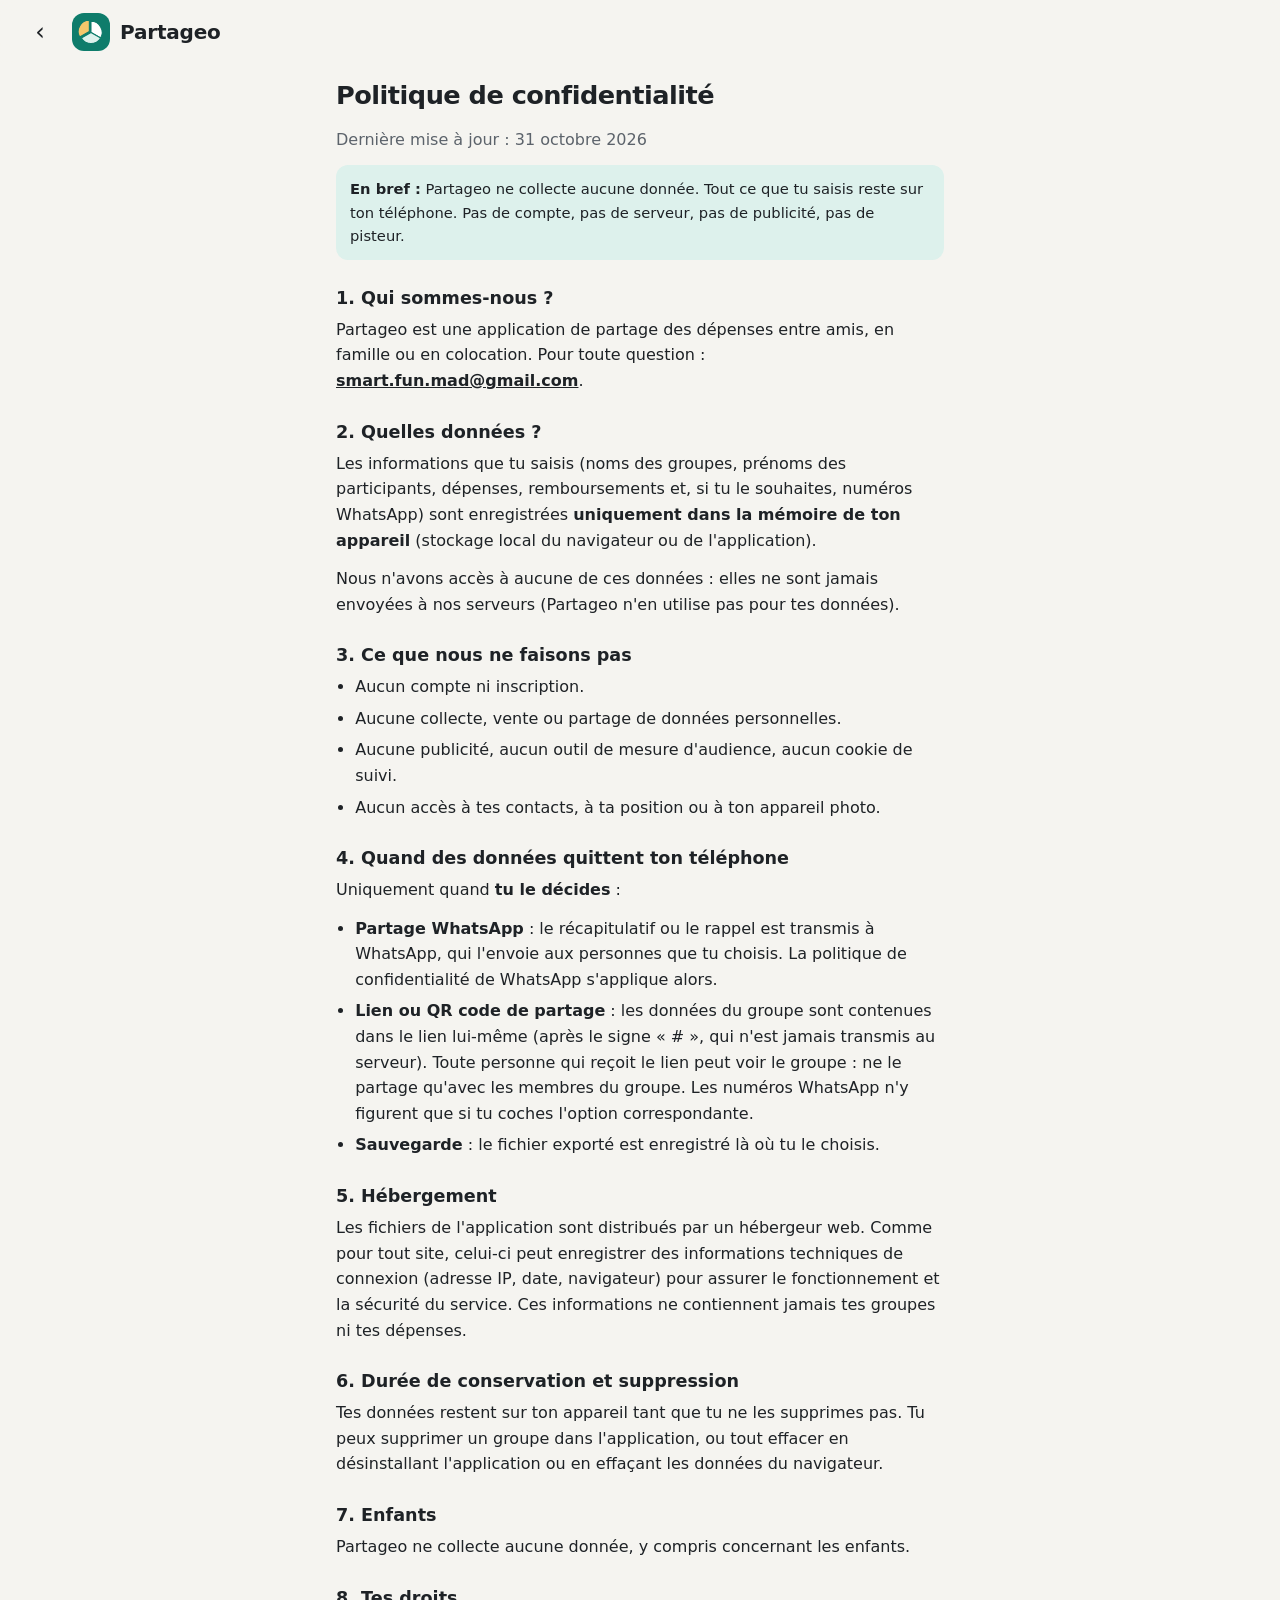
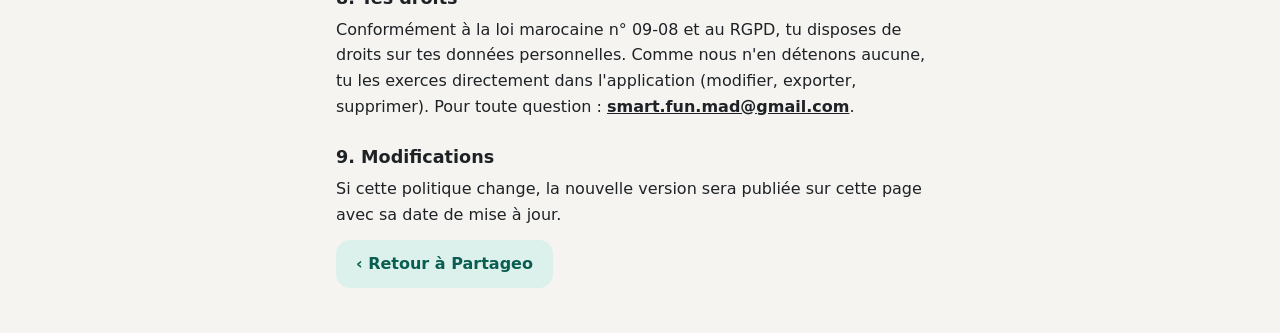
==== commit 57e34a45: "Confidentialité : adresse e-mail de contact Ajoute smart.fun.mad@gmail.com (lien cliquable) dans la " ====
--- a/confidentialite.html
+++ b/confidentialite.html
@@ -10,7 +10,7 @@
   <link rel="stylesheet" href="style.css">
 </head>
 <body>
-  <!-- Page exigée par Google Play et l'App Store. À compléter : [ton-email] et la date. -->
+  <!-- Page exigée par Google Play et l’App Store. Mettre à jour la date à chaque modification. -->
   <header class="topbar">
     <a class="icon-btn" href="./" aria-label="Retour à Partageo">‹</a>
     <span class="brand"><img class="brand-logo" src="icons/icon.svg" alt="" width="38" height="38">Partageo</span>
@@ -27,7 +27,7 @@
 
     <h2>1. Qui sommes-nous ?</h2>
     <p>Partageo est une application de partage des dépenses entre amis, en famille ou en colocation.
-    Pour toute question : <strong>[ton-email]</strong>.</p>
+    Pour toute question : <a href="mailto:smart.fun.mad@gmail.com"><strong>smart.fun.mad@gmail.com</strong></a>.</p>
 
     <h2>2. Quelles données ?</h2>
     <p>Les informations que tu saisis (noms des groupes, prénoms des participants, dépenses,
@@ -72,7 +72,7 @@
     <h2>8. Tes droits</h2>
     <p>Conformément à la loi marocaine n° 09-08 et au RGPD, tu disposes de droits sur tes données
     personnelles. Comme nous n'en détenons aucune, tu les exerces directement dans l'application
-    (modifier, exporter, supprimer). Pour toute question : <strong>[ton-email]</strong>.</p>
+    (modifier, exporter, supprimer). Pour toute question : <a href="mailto:smart.fun.mad@gmail.com"><strong>smart.fun.mad@gmail.com</strong></a>.</p>
 
     <h2>9. Modifications</h2>
     <p>Si cette politique change, la nouvelle version sera publiée sur cette page avec sa date de mise à jour.</p>
